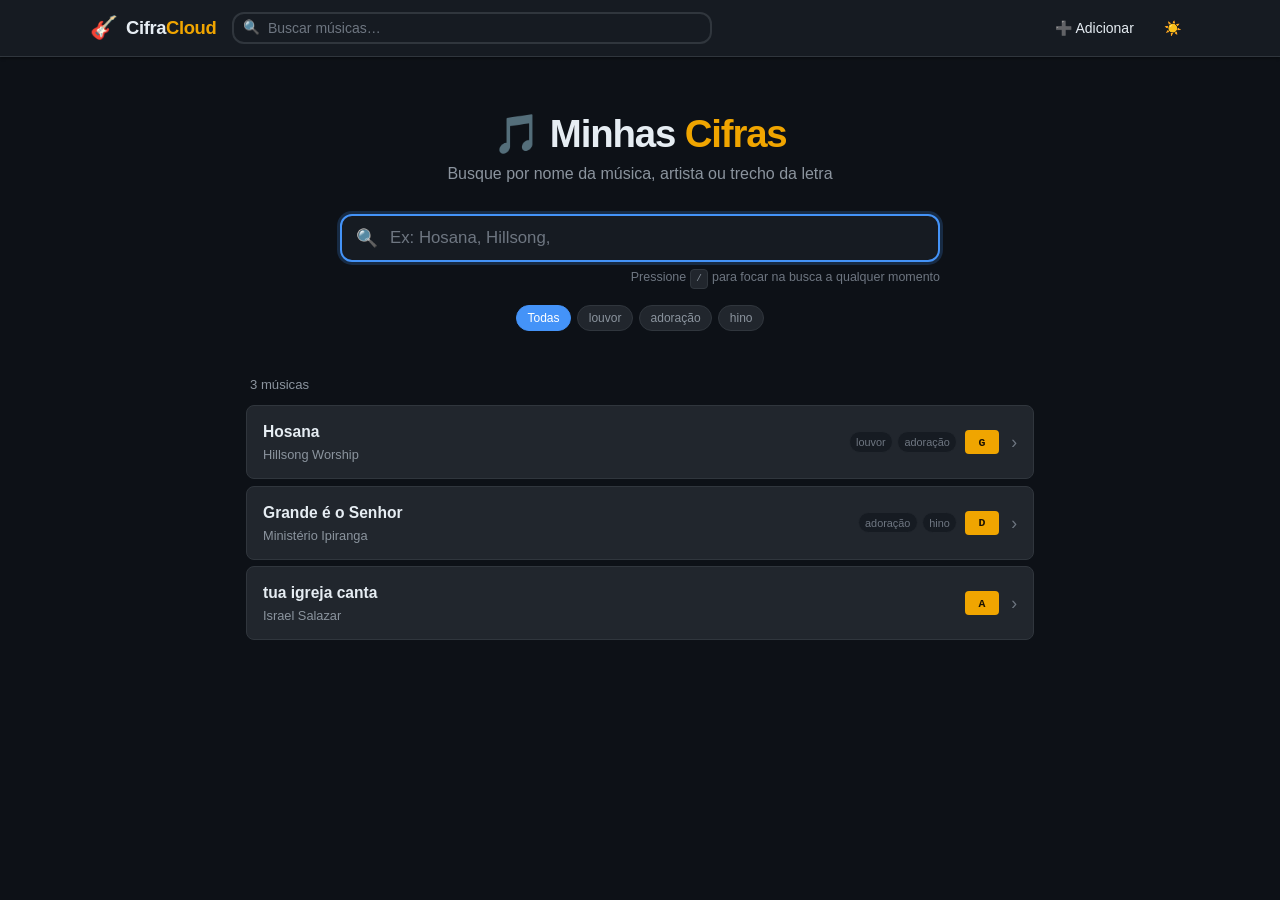
==== index.html @ 82cf7088 "CifraCloud - Minhas Cifras" ====
<!DOCTYPE html>
<html lang="pt-BR" data-theme="dark">
<head>
  <meta charset="UTF-8">
  <meta name="viewport" content="width=device-width, initial-scale=1.0">
  <title>CifraCloud — Minhas Cifras</title>
  <meta name="description" content="Minhas cifras pessoais para tocar na igreja">
  <link rel="stylesheet" href="css/style.css">
  <link rel="icon" href="data:image/svg+xml,<svg xmlns='http://www.w3.org/2000/svg' viewBox='0 0 100 100'><text y='.9em' font-size='90'>🎸</text></svg>">
</head>
<body>

<!-- ====== HEADER ====== -->
<header class="header">
  <div class="header-inner">
    <a class="logo" href="index.html" title="Início">
      <span class="logo-icon">🎸</span>
      <span class="logo-text">Cifra<span>Cloud</span></span>
    </a>

    <!-- Busca no header (tablet/desktop) -->
    <div class="header-search">
      <span class="header-search-icon">🔍</span>
      <input
        type="search"
        id="header-search"
        class="search-input"
        placeholder="Buscar músicas…"
        autocomplete="off"
        spellcheck="false"
      >
    </div>

    <nav class="nav-links">
      <a href="admin.html" class="btn btn-ghost">➕ Adicionar</a>
      <button id="theme-toggle" class="btn btn-icon btn-ghost" title="Alternar tema claro/escuro">🌙</button>
    </nav>
  </div>
</header>

<!-- ====== HERO + BUSCA ====== -->
<main>
  <section class="hero">
    <h1 class="hero-title">🎵 Minhas <span>Cifras</span></h1>
    <p class="hero-subtitle">Busque por nome da música, artista ou trecho da letra</p>

    <div class="search-container">
      <div class="search-wrapper">
        <span class="search-icon">🔍</span>
        <input
          type="search"
          id="search-input"
          class="search-input"
          placeholder="Ex: Hosana, Hillsong, "grace how sweet"…"
          autocomplete="off"
          spellcheck="false"
          autofocus
        >
      </div>
      <div class="search-hint">Pressione <kbd>/</kbd> para focar na busca a qualquer momento</div>
    </div>

    <!-- Filtros por tag (gerados via JS) -->
    <div id="tags-filter" class="tags-filter"></div>
  </section>

  <!-- ====== RESULTADOS ====== -->
  <div id="results-container" class="results-container">
    <div class="initial-state">
      <span class="initial-state-icon">🎼</span>
      <p>Carregando cifras…</p>
    </div>
  </div>
</main>

<script src="js/transpose.js"></script>
<script src="js/render.js"></script>
<script src="js/app.js"></script>
</body>
</html>
---- css/style.css ----
/* ============================================================
   CifraCloud — Estilo Principal
   Tema escuro por padrão, suporte a tema claro via toggle
   ============================================================ */

:root {
  /* Dark theme (padrão) */
  --bg-primary:       #0d1117;
  --bg-secondary:     #161b22;
  --bg-card:          #21262d;
  --bg-card-hover:    #2d333b;
  --text-primary:     #e6edf3;
  --text-secondary:   #8b949e;
  --text-tertiary:    #6e7681;
  --chord-color:      #f0a500;
  --accent:           #4493f8;
  --section-color:    #56d364;
  --border:           #30363d;
  --border-subtle:    #21262d;
  --shadow-sm:        0 1px 3px rgba(0,0,0,.45);
  --shadow-md:        0 4px 12px rgba(0,0,0,.55);
  --radius-sm:        4px;
  --radius-md:        8px;
  --radius-lg:        12px;
  --font-mono: 'Courier New', Consolas, 'Liberation Mono', monospace;
  --font-sans: -apple-system, BlinkMacSystemFont, 'Segoe UI', Roboto, sans-serif;
  --transition: all .2s ease;
}

[data-theme="light"] {
  --bg-primary:       #f6f8fa;
  --bg-secondary:     #ffffff;
  --bg-card:          #ffffff;
  --bg-card-hover:    #f0f2f4;
  --text-primary:     #1f2328;
  --text-secondary:   #57606a;
  --text-tertiary:    #8c959f;
  --chord-color:      #c65a00;
  --accent:           #0969da;
  --section-color:    #1a7f37;
  --border:           #d0d7de;
  --border-subtle:    #eaeef2;
  --shadow-sm:        0 1px 3px rgba(0,0,0,.1);
  --shadow-md:        0 4px 12px rgba(0,0,0,.15);
}

/* ============================================================
   RESET & BASE
   ============================================================ */
*, *::before, *::after { box-sizing: border-box; margin: 0; padding: 0; }

html {
  font-size: 16px;
  scroll-behavior: smooth;
  -webkit-text-size-adjust: 100%;
}

body {
  background: var(--bg-primary);
  color: var(--text-primary);
  font-family: var(--font-sans);
  min-height: 100vh;
  transition: background-color .3s ease, color .3s ease;
  line-height: 1.5;
}

a { color: var(--accent); text-decoration: none; }
a:hover { text-decoration: underline; }

kbd {
  display: inline-flex;
  align-items: center;
  padding: .1rem .35rem;
  background: var(--bg-card);
  border: 1px solid var(--border);
  border-radius: var(--radius-sm);
  font-family: var(--font-mono);
  font-size: .75em;
  color: var(--text-secondary);
}

mark {
  background: rgba(240, 165, 0, .3);
  color: inherit;
  border-radius: 2px;
  padding: 0 1px;
}

/* ============================================================
   HEADER
   ============================================================ */
.header {
  background: var(--bg-secondary);
  border-bottom: 1px solid var(--border);
  padding: 0 1rem;
  position: sticky;
  top: 0;
  z-index: 100;
  box-shadow: var(--shadow-sm);
}

.header-inner {
  max-width: 1100px;
  margin: 0 auto;
  display: flex;
  align-items: center;
  height: 56px;
  gap: 1rem;
}

.logo {
  display: flex;
  align-items: center;
  gap: .5rem;
  text-decoration: none;
  flex-shrink: 0;
}

.logo-icon { font-size: 1.4rem; }

.logo-text {
  font-size: 1.15rem;
  font-weight: 700;
  color: var(--text-primary);
  letter-spacing: -.02em;
}

.logo-text span { color: var(--chord-color); }

/* Header search (visible on tablet+) */
.header-search {
  flex: 1;
  max-width: 480px;
  position: relative;
}

.header-search-icon {
  position: absolute;
  left: .65rem;
  top: 50%;
  transform: translateY(-50%);
  color: var(--text-tertiary);
  font-size: .85rem;
  pointer-events: none;
}

.header-search .search-input {
  padding: .4rem .75rem .4rem 2.1rem;
  font-size: .875rem;
}

.nav-links {
  display: flex;
  align-items: center;
  gap: .4rem;
  margin-left: auto;
}

/* ============================================================
   BUTTONS
   ============================================================ */
.btn {
  display: inline-flex;
  align-items: center;
  justify-content: center;
  gap: .4rem;
  padding: .4rem .8rem;
  border-radius: var(--radius-md);
  border: 1px solid var(--border);
  background: transparent;
  color: var(--text-primary);
  font-size: .875rem;
  font-family: var(--font-sans);
  cursor: pointer;
  transition: var(--transition);
  white-space: nowrap;
  user-select: none;
}

.btn:hover  { background: var(--bg-card-hover); }
.btn:active { opacity: .8; }

.btn-icon {
  padding: .4rem;
  min-width: 36px;
  min-height: 36px;
}

.btn-primary {
  background: var(--accent);
  border-color: var(--accent);
  color: #fff;
}

.btn-primary:hover { opacity: .85; background: var(--accent); }

.btn-ghost { border-color: transparent; }
.btn-ghost:hover { background: var(--bg-card); border-color: var(--border); }

/* ============================================================
   HERO — HOME
   ============================================================ */
.hero {
  padding: 3.5rem 1rem 2rem;
  text-align: center;
}

.hero-title {
  font-size: 2.4rem;
  font-weight: 800;
  margin-bottom: .4rem;
  letter-spacing: -.03em;
  line-height: 1.1;
}

.hero-title span { color: var(--chord-color); }

.hero-subtitle {
  color: var(--text-secondary);
  font-size: 1rem;
  margin-bottom: 1.75rem;
}

/* ============================================================
   SEARCH
   ============================================================ */
.search-container { max-width: 600px; margin: 0 auto; }

.search-wrapper { position: relative; }

.search-input {
  width: 100%;
  padding: .75rem 1rem .75rem 3rem;
  font-size: 1.05rem;
  background: var(--bg-secondary);
  border: 2px solid var(--border);
  border-radius: var(--radius-lg);
  color: var(--text-primary);
  font-family: var(--font-sans);
  outline: none;
  transition: var(--transition);
}

.search-input::placeholder { color: var(--text-tertiary); }

.search-input:focus {
  border-color: var(--accent);
  box-shadow: 0 0 0 3px rgba(68,147,248,.2);
}

[data-theme="light"] .search-input:focus {
  box-shadow: 0 0 0 3px rgba(9,105,218,.15);
}

.search-icon {
  position: absolute;
  left: 1rem;
  top: 50%;
  transform: translateY(-50%);
  font-size: 1.1rem;
  color: var(--text-tertiary);
  pointer-events: none;
}

.search-hint {
  margin-top: .4rem;
  color: var(--text-tertiary);
  font-size: .78rem;
  text-align: right;
}

/* ============================================================
   TAG FILTERS
   ============================================================ */
.tags-filter {
  display: flex;
  flex-wrap: wrap;
  gap: .4rem;
  margin-top: 1rem;
  justify-content: center;
}

.tag {
  display: inline-flex;
  align-items: center;
  padding: .2rem .65rem;
  border-radius: 20px;
  font-size: .75rem;
  font-weight: 500;
  background: var(--bg-card);
  color: var(--text-secondary);
  border: 1px solid var(--border);
  cursor: pointer;
  transition: var(--transition);
  user-select: none;
}

.tag:hover, .tag.active {
  background: var(--accent);
  border-color: var(--accent);
  color: #fff;
}

/* ============================================================
   RESULTS
   ============================================================ */
.results-container {
  max-width: 820px;
  margin: 0 auto;
  padding: .75rem 1rem 3rem;
}

.results-header {
  font-size: .82rem;
  color: var(--text-secondary);
  margin-bottom: .65rem;
  padding: 0 .25rem;
}

.song-list { display: flex; flex-direction: column; gap: .4rem; }

.song-card {
  display: flex;
  align-items: center;
  padding: .875rem 1rem;
  background: var(--bg-card);
  border: 1px solid var(--border);
  border-radius: var(--radius-md);
  cursor: pointer;
  transition: var(--transition);
  text-decoration: none;
  color: inherit;
}

.song-card:hover {
  background: var(--bg-card-hover);
  border-color: var(--accent);
  transform: translateX(3px);
  box-shadow: var(--shadow-sm);
  text-decoration: none;
}

.song-card-content { flex: 1; min-width: 0; }

.song-title {
  font-size: .975rem;
  font-weight: 600;
  color: var(--text-primary);
  white-space: nowrap;
  overflow: hidden;
  text-overflow: ellipsis;
}

.song-artist {
  font-size: .8rem;
  color: var(--text-secondary);
  margin-top: .1rem;
  white-space: nowrap;
  overflow: hidden;
  text-overflow: ellipsis;
}

.song-meta {
  display: flex;
  align-items: center;
  gap: .5rem;
  flex-shrink: 0;
  margin-left: 1rem;
}

.key-badge {
  display: inline-flex;
  align-items: center;
  justify-content: center;
  min-width: 34px;
  padding: .2rem .45rem;
  background: var(--chord-color);
  color: #1a1100;
  border-radius: var(--radius-sm);
  font-size: .72rem;
  font-weight: 800;
  font-family: var(--font-mono);
  letter-spacing: .03em;
}

.song-tags-list { display: flex; gap: .25rem; }

.song-tag {
  font-size: .68rem;
  padding: .1rem .4rem;
  border-radius: 20px;
  background: var(--bg-secondary);
  color: var(--text-tertiary);
  border: 1px solid var(--border-subtle);
}

.arrow-icon { color: var(--text-tertiary); font-size: 1.1rem; margin-left: .25rem; }

/* ============================================================
   EMPTY / INITIAL STATES
   ============================================================ */
.empty-state, .initial-state {
  text-align: center;
  padding: 3rem 1rem;
  color: var(--text-secondary);
}

.empty-state-icon, .initial-state-icon {
  font-size: 3.5rem;
  margin-bottom: 1rem;
  display: block;
}

.empty-state h3 { font-size: 1.1rem; margin-bottom: .4rem; color: var(--text-primary); }
.empty-state p  { font-size: .9rem; }

/* ============================================================
   CIFRA PAGE
   ============================================================ */
.page-content {
  max-width: 900px;
  margin: 0 auto;
  padding: 1.5rem 1rem 5rem;
}

.back-btn {
  display: inline-flex;
  align-items: center;
  gap: .35rem;
  color: var(--text-secondary);
  font-size: .875rem;
  margin-bottom: 1.25rem;
  cursor: pointer;
  text-decoration: none;
  transition: var(--transition);
  border: none;
  background: none;
  padding: 0;
  font-family: var(--font-sans);
}

.back-btn:hover { color: var(--text-primary); text-decoration: none; }

.cifra-header {
  margin-bottom: 1.25rem;
  padding-bottom: 1rem;
  border-bottom: 1px solid var(--border);
}

.cifra-song-title {
  font-size: 1.75rem;
  font-weight: 800;
  letter-spacing: -.02em;
  line-height: 1.15;
  margin-bottom: .2rem;
}

.cifra-song-artist {
  color: var(--text-secondary);
  font-size: .95rem;
  margin-bottom: .7rem;
}

.cifra-song-meta { display: flex; align-items: center; flex-wrap: wrap; gap: .6rem; }

.meta-chip {
  display: inline-flex;
  align-items: center;
  gap: .3rem;
  padding: .25rem .6rem;
  background: var(--bg-card);
  border: 1px solid var(--border);
  border-radius: var(--radius-sm);
  font-size: .8rem;
  color: var(--text-secondary);
}

.meta-chip strong { color: var(--text-primary); }

.meta-chip.key-chip strong {
  color: var(--chord-color);
  font-family: var(--font-mono);
  font-size: .9rem;
}

/* ============================================================
   TRANSPOSE BAR
   ============================================================ */
.transpose-bar {
  display: flex;
  align-items: center;
  gap: .5rem;
  padding: .65rem 1rem;
  background: var(--bg-card);
  border: 1px solid var(--border);
  border-radius: var(--radius-md);
  margin-bottom: 1.5rem;
  flex-wrap: wrap;
  box-shadow: var(--shadow-sm);
}

.transpose-label {
  font-size: .82rem;
  color: var(--text-secondary);
  font-weight: 600;
}

.transpose-btn {
  display: inline-flex;
  align-items: center;
  justify-content: center;
  width: 34px;
  height: 34px;
  border-radius: var(--radius-sm);
  border: 1px solid var(--border);
  background: var(--bg-secondary);
  color: var(--text-primary);
  font-size: 1.05rem;
  font-weight: bold;
  cursor: pointer;
  transition: var(--transition);
  user-select: none;
  font-family: var(--font-sans);
  flex-shrink: 0;
}

.transpose-btn:hover {
  background: var(--accent);
  border-color: var(--accent);
  color: #fff;
}

.transpose-display {
  display: inline-flex;
  align-items: center;
  gap: .4rem;
  padding: .25rem .85rem;
  background: var(--bg-secondary);
  border: 1px solid var(--border);
  border-radius: 20px;
  flex-shrink: 0;
}

.transpose-key {
  font-size: 1.05rem;
  font-weight: 800;
  color: var(--chord-color);
  font-family: var(--font-mono);
  min-width: 2ch;
  text-align: center;
}

.transpose-semitones { font-size: .72rem; color: var(--text-secondary); }

.transpose-reset {
  font-size: .75rem;
  color: var(--text-tertiary);
  cursor: pointer;
  background: none;
  border: none;
  padding: .2rem .45rem;
  border-radius: var(--radius-sm);
  font-family: var(--font-sans);
  transition: var(--transition);
}

.transpose-reset:hover { color: var(--text-primary); background: var(--bg-secondary); }

.font-controls {
  display: flex;
  align-items: center;
  gap: .25rem;
  margin-left: auto;
}

.font-control-btn {
  display: inline-flex;
  align-items: center;
  justify-content: center;
  width: 30px;
  height: 30px;
  border-radius: var(--radius-sm);
  border: 1px solid var(--border);
  background: var(--bg-secondary);
  color: var(--text-secondary);
  font-size: .8rem;
  font-weight: 600;
  cursor: pointer;
  transition: var(--transition);
  font-family: var(--font-sans);
}

.font-control-btn:hover { background: var(--bg-card-hover); color: var(--text-primary); }

/* ============================================================
   CIFRA DISPLAY — CORE
   ============================================================ */
.cifra-display {
  font-size: 1rem;
  line-height: 1;
  /* font-size is overridden by JS for zoom */
}

.cifra-row {
  display: flex;
  flex-wrap: wrap;
  align-items: flex-start;
  /* small gap between logical lines */
  margin-bottom: .05em;
}

.chord-group {
  display: inline-flex;
  flex-direction: column;
  align-items: flex-start;
  /* preserve spaces */
  white-space: pre;
}

/* The chord label above the lyric */
.chord {
  color: var(--chord-color);
  font-family: var(--font-mono);
  font-weight: 700;
  font-size: .88em;
  min-height: 1.55em;   /* always reserve space even when empty */
  line-height: 1.35;
  letter-spacing: .02em;
  padding-right: .15em; /* visual gap so adjacent chords don't collide */
}

/* The lyric text below the chord */
.lyric {
  font-family: var(--font-mono);
  font-size: 1em;
  line-height: 1.75;
  white-space: pre;
  color: var(--text-primary);
}

/* Pure lyric line (no chords on this line) */
.cifra-lyric-only {
  font-family: var(--font-mono);
  font-size: 1em;
  line-height: 1.75;
  color: var(--text-primary);
  white-space: pre-wrap;
}

/* Section markers: Verso, Refrão, Ponte… */
.cifra-section {
  display: inline-block;
  font-size: .78em;
  font-weight: 700;
  color: var(--section-color);
  text-transform: uppercase;
  letter-spacing: .08em;
  margin: 1.3em 0 .35em;
  padding: .2em .6em;
  border-left: 3px solid var(--section-color);
  background: rgba(86,211,100,.07);
  border-radius: 0 var(--radius-sm) var(--radius-sm) 0;
}

[data-theme="light"] .cifra-section {
  background: rgba(26,127,55,.07);
}

/* Empty line spacer */
.cifra-empty { display: block; height: .65rem; }

/* ============================================================
   ADMIN PAGE
   ============================================================ */
.admin-container {
  max-width: 1200px;
  margin: 0 auto;
  padding: 1.5rem 1rem 5rem;
}

.admin-title { font-size: 1.45rem; font-weight: 700; margin-bottom: .2rem; }

.admin-subtitle { color: var(--text-secondary); font-size: .875rem; margin-bottom: 1.75rem; }

.admin-grid {
  display: grid;
  grid-template-columns: 1fr 1fr;
  gap: 1.25rem;
  align-items: start;
}

.admin-panel {
  background: var(--bg-card);
  border: 1px solid var(--border);
  border-radius: var(--radius-lg);
  overflow: hidden;
}

.admin-panel-header {
  padding: .8rem 1rem;
  background: var(--bg-secondary);
  border-bottom: 1px solid var(--border);
  font-weight: 600;
  font-size: .875rem;
  display: flex;
  align-items: center;
  gap: .4rem;
}

.admin-panel-body { padding: 1rem; }

.form-group { margin-bottom: .8rem; }

.form-label {
  display: block;
  font-size: .75rem;
  font-weight: 600;
  color: var(--text-secondary);
  margin-bottom: .3rem;
  text-transform: uppercase;
  letter-spacing: .04em;
}

.form-input {
  width: 100%;
  padding: .5rem .75rem;
  background: var(--bg-secondary);
  border: 1px solid var(--border);
  border-radius: var(--radius-sm);
  color: var(--text-primary);
  font-size: .9rem;
  font-family: var(--font-sans);
  outline: none;
  transition: var(--transition);
  appearance: none;
}

.form-input:focus {
  border-color: var(--accent);
  box-shadow: 0 0 0 2px rgba(68,147,248,.2);
}

.form-input-mono { font-family: var(--font-mono); font-size: .85rem; }

textarea.form-input { resize: vertical; min-height: 160px; line-height: 1.5; }

.paste-area { min-height: 220px; }

.form-row { display: grid; grid-template-columns: 1fr 1fr; gap: .75rem; }

.form-note { font-size: .72rem; color: var(--text-tertiary); margin-top: .25rem; display: block; line-height: 1.4; }

.form-actions { display: flex; gap: .5rem; margin-top: .75rem; flex-wrap: wrap; }

/* Output */
.output-section { margin-top: 1.25rem; }

.output-header {
  display: flex;
  align-items: center;
  justify-content: space-between;
  margin-bottom: .4rem;
}

.output-label {
  font-size: .75rem;
  font-weight: 600;
  color: var(--text-secondary);
  text-transform: uppercase;
  letter-spacing: .04em;
}

.json-output {
  background: var(--bg-primary);
  border: 1px solid var(--border);
  border-radius: var(--radius-sm);
  padding: .75rem;
  font-family: var(--font-mono);
  font-size: .72rem;
  color: var(--text-secondary);
  white-space: pre;
  overflow-x: auto;
  max-height: 180px;
  overflow-y: auto;
  line-height: 1.5;
}

.instructions-box {
  margin-top: 1rem;
  padding: .75rem 1rem;
  background: var(--bg-secondary);
  border-radius: var(--radius-sm);
  font-size: .8rem;
  color: var(--text-secondary);
  border: 1px solid var(--border);
  line-height: 1.65;
}

.instructions-box strong { color: var(--text-primary); }
.instructions-box ol { margin-top: .4rem; padding-left: 1.2rem; }

/* Preview panel */
.preview-panel { padding: 1rem; }
.preview-title { font-size: 1.3rem; font-weight: 700; margin-bottom: .15rem; }
.preview-artist { color: var(--text-secondary); font-size: .9rem; margin-bottom: .75rem; }
.preview-key-chip { display: inline-flex; margin-bottom: 1rem; }

/* ============================================================
   TOAST
   ============================================================ */
.toast-container {
  position: fixed;
  bottom: 1.5rem;
  right: 1.5rem;
  z-index: 9999;
  display: flex;
  flex-direction: column;
  gap: .4rem;
}

.toast {
  padding: .6rem 1rem;
  background: var(--bg-card);
  border: 1px solid var(--border);
  border-radius: var(--radius-md);
  box-shadow: var(--shadow-md);
  font-size: .875rem;
  display: flex;
  align-items: center;
  gap: .5rem;
  animation: toastIn .2s ease;
  max-width: 300px;
}

.toast.success { border-color: #56d364; background: rgba(86,211,100,.1); }
.toast.error   { border-color: #f85149; background: rgba(248,81,73,.1); }
.toast.info    { border-color: var(--accent); background: rgba(68,147,248,.1); }

@keyframes toastIn  { from { transform: translateX(110%); opacity: 0; } to { transform: none; opacity: 1; } }
@keyframes toastOut { from { opacity: 1; } to { opacity: 0; transform: translateY(.5rem); } }

/* ============================================================
   LOADING
   ============================================================ */
.loading { display: flex; justify-content: center; padding: 3rem; }

.spinner {
  width: 28px;
  height: 28px;
  border: 3px solid var(--border);
  border-top-color: var(--accent);
  border-radius: 50%;
  animation: spin .75s linear infinite;
}

@keyframes spin { to { transform: rotate(360deg); } }

/* ============================================================
   SCROLLBAR
   ============================================================ */
::-webkit-scrollbar { width: 6px; height: 6px; }
::-webkit-scrollbar-track { background: transparent; }
::-webkit-scrollbar-thumb { background: var(--border); border-radius: 3px; }
::-webkit-scrollbar-thumb:hover { background: var(--text-tertiary); }

/* ============================================================
   RESPONSIVE
   ============================================================ */
@media (max-width: 768px) {
  .admin-grid { grid-template-columns: 1fr; }
  .header-search { display: none; }
}

@media (max-width: 640px) {
  .hero-title    { font-size: 1.75rem; }
  .hero          { padding: 2rem 1rem 1rem; }
  .song-tags-list { display: none; }
  .cifra-song-title { font-size: 1.35rem; }
  .transpose-bar { gap: .35rem; }
  .logo-text     { display: none; }
  .font-controls { display: none; }
  .form-row      { grid-template-columns: 1fr; }
}
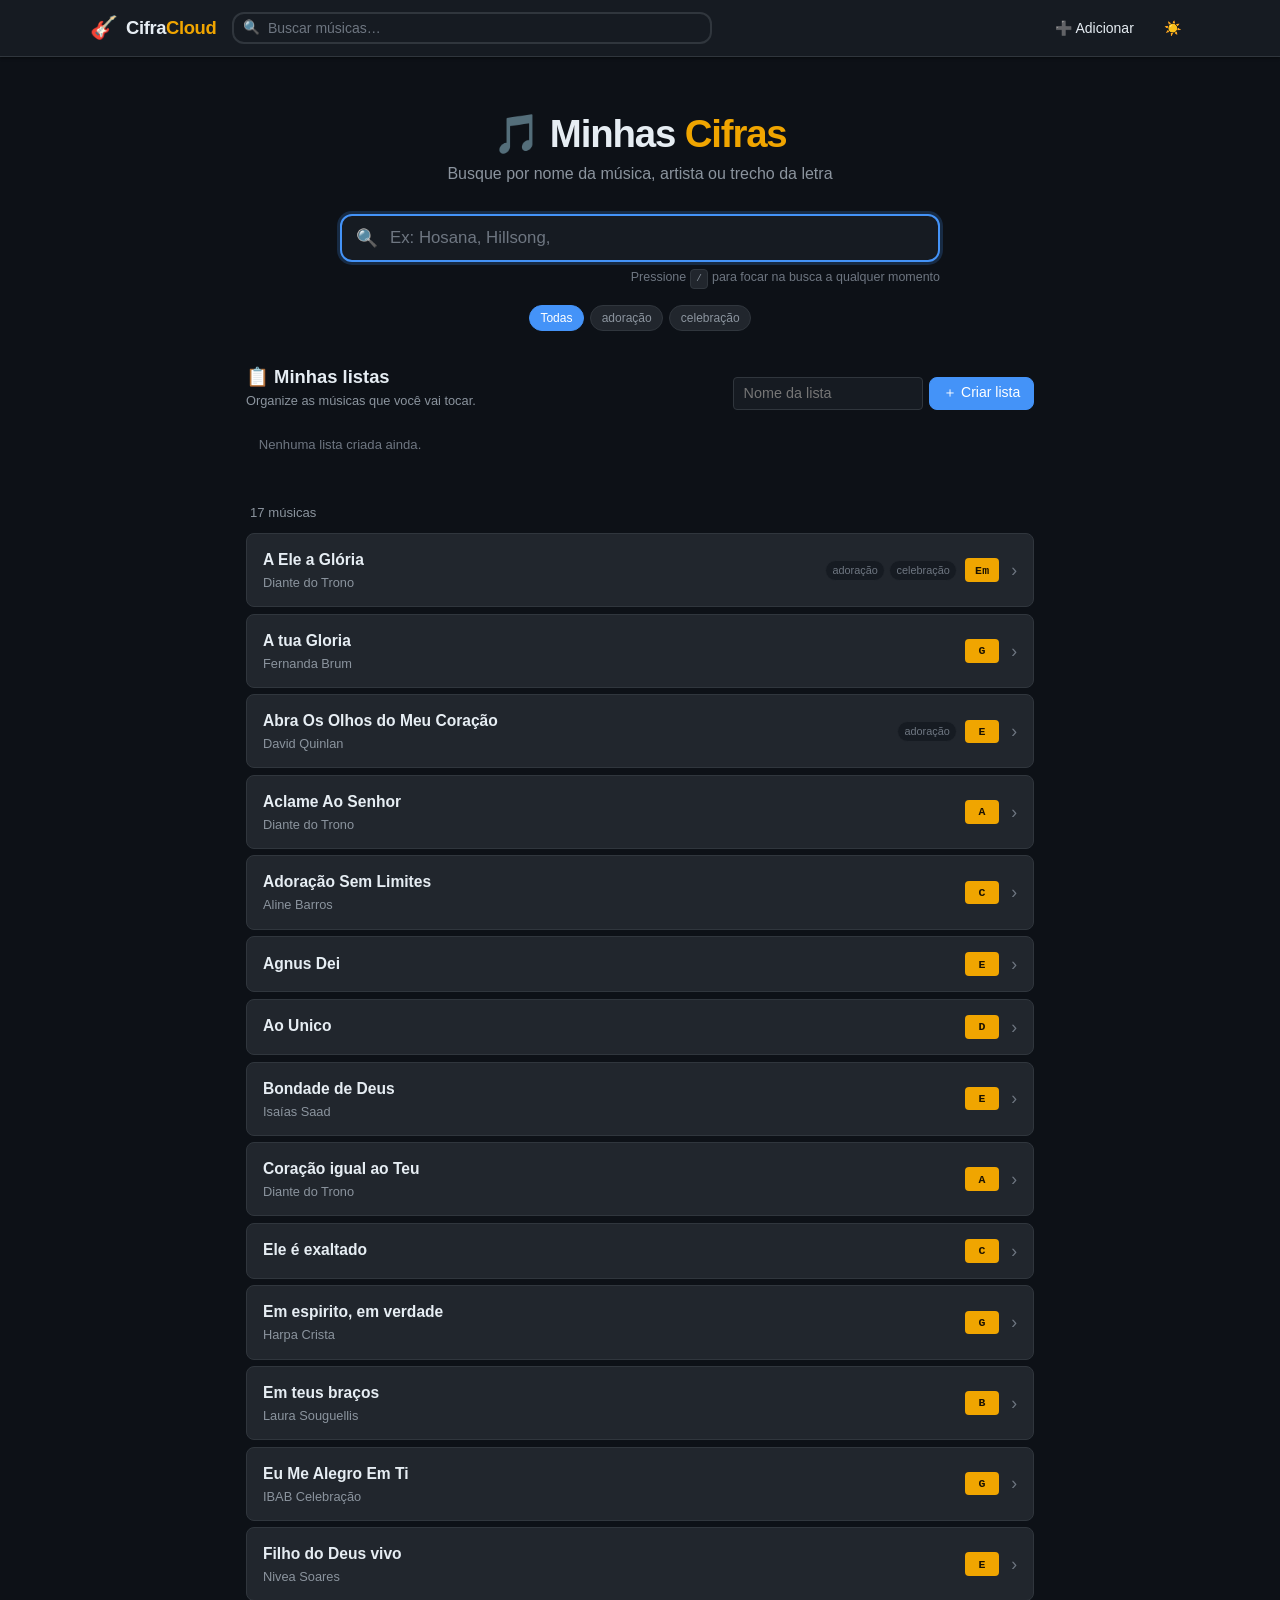
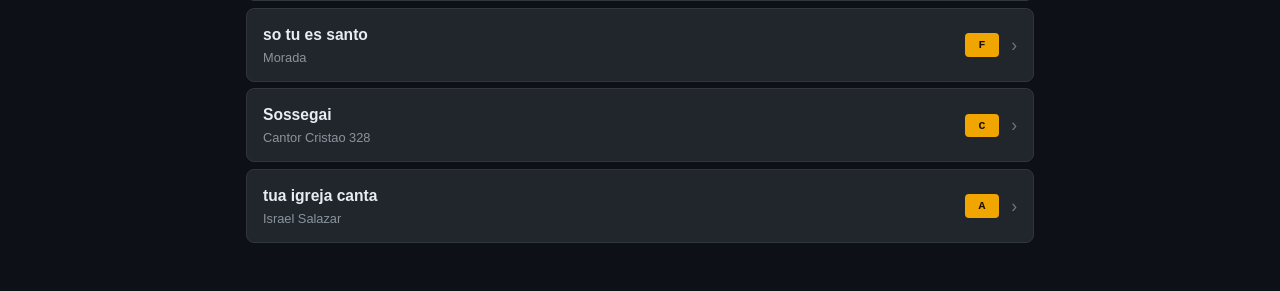
==== commit b5d4d4e3: "Adicionar listas personalizadas de musicas" ====
--- a/index.html
+++ b/index.html
@@ -64,6 +64,21 @@
     <div id="tags-filter" class="tags-filter"></div>
   </section>
 
+  <!-- ====== LISTAS PERSONALIZADAS ====== -->
+  <section class="playlist-manager" aria-labelledby="playlist-manager-title">
+    <div class="playlist-manager-heading">
+      <div>
+        <h2 id="playlist-manager-title">📋 Minhas listas</h2>
+        <p>Organize as músicas que você vai tocar.</p>
+      </div>
+      <form id="create-playlist-form" class="playlist-create-form">
+        <input id="playlist-name-input" class="form-input" type="text" maxlength="60" placeholder="Nome da lista" aria-label="Nome da lista">
+        <button class="btn btn-primary" type="submit">＋ Criar lista</button>
+      </form>
+    </div>
+    <div id="playlists-container"></div>
+  </section>
+
   <!-- ====== RESULTADOS ====== -->
   <div id="results-container" class="results-container">
     <div class="initial-state">
--- a/css/style.css
+++ b/css/style.css
@@ -302,6 +302,46 @@
 }
 
 /* ============================================================
+   PLAYLIST MANAGER
+   ============================================================ */
+.playlist-manager {
+  max-width: 820px;
+  margin: 0 auto;
+  padding: 0 1rem 1.5rem;
+}
+
+.playlist-manager-heading {
+  display: flex;
+  align-items: end;
+  justify-content: space-between;
+  gap: 1rem;
+  margin-bottom: .75rem;
+}
+
+.playlist-manager-heading h2 { font-size: 1.15rem; }
+.playlist-manager-heading p { color: var(--text-secondary); font-size: .8rem; }
+.playlist-create-form { display: flex; gap: .4rem; }
+.playlist-create-form .form-input { width: 190px; padding: .4rem .6rem; }
+.playlist-card { background: var(--bg-card); border: 1px solid var(--border); border-radius: var(--radius-md); margin-bottom: .65rem; overflow: hidden; }
+.playlist-card-header { display: flex; align-items: center; justify-content: space-between; gap: .75rem; padding: .7rem .85rem; background: var(--bg-secondary); border-bottom: 1px solid var(--border); }
+.playlist-card-header h3 { font-size: .95rem; }
+.playlist-card-header span { color: var(--text-tertiary); font-size: .72rem; }
+.playlist-delete, .playlist-remove-song { border: 0; background: none; color: var(--text-tertiary); cursor: pointer; font: inherit; font-size: .75rem; }
+.playlist-delete:hover, .playlist-remove-song:hover { color: #f85149; }
+.playlist-add-row { display: flex; gap: .5rem; padding: .7rem .85rem; border-bottom: 1px solid var(--border-subtle); }
+.playlist-song-select { flex: 1; min-width: 0; padding: .4rem .6rem; }
+.playlist-song-row { display: flex; align-items: center; gap: .65rem; padding: .55rem .85rem; border-bottom: 1px solid var(--border-subtle); }
+.playlist-song-row:last-child { border-bottom: 0; }
+.playlist-song-number { width: 1.2rem; color: var(--chord-color); font-family: var(--font-mono); font-size: .8rem; }
+.playlist-song-info { flex: 1; min-width: 0; }
+.playlist-song-link { color: var(--text-primary); text-decoration: none; }
+.playlist-song-link:hover { color: var(--accent); text-decoration: none; }
+.playlist-song-info strong, .playlist-song-info small { display: block; overflow: hidden; text-overflow: ellipsis; white-space: nowrap; }
+.playlist-song-info strong { font-size: .85rem; }
+.playlist-song-info small { color: var(--text-secondary); font-size: .72rem; }
+.playlists-empty, .playlist-no-songs { color: var(--text-tertiary); font-size: .82rem; padding: .8rem; }
+
+/* ============================================================
    RESULTS
    ============================================================ */
 .results-container {
@@ -414,6 +454,13 @@
 .empty-state h3 { font-size: 1.1rem; margin-bottom: .4rem; color: var(--text-primary); }
 .empty-state p  { font-size: .9rem; }
 
+@media (max-width: 680px) {
+  .playlist-manager-heading { align-items: stretch; flex-direction: column; }
+  .playlist-create-form .form-input { flex: 1; width: auto; }
+  .playlist-add-row { align-items: stretch; flex-direction: column; }
+  .playlist-card-header { align-items: flex-start; }
+}
+
 /* ============================================================
    CIFRA PAGE
    ============================================================ */
@@ -597,54 +644,54 @@
    ============================================================ */
 .cifra-display {
   font-size: 1rem;
-  line-height: 1;
-  /* font-size is overridden by JS for zoom */
+  line-height: 0.9;
 }
 
 .cifra-row {
   display: flex;
   flex-wrap: wrap;
-  align-items: flex-start;
-  /* small gap between logical lines */
-  margin-bottom: .05em;
+  align-items: flex-start; /* todos os acordes alinhados no topo na linha de acordes */
+  margin-bottom: 0.25em; /* espaçamento compacto entre estrofes/frases */
 }
 
 .chord-group {
   display: inline-flex;
   flex-direction: column;
   align-items: flex-start;
-  /* preserve spaces */
   white-space: pre;
 }
 
-/* The chord label above the lyric */
+/* O acorde acima da letra */
 .chord {
   color: var(--chord-color);
   font-family: var(--font-mono);
   font-weight: 700;
   font-size: .88em;
-  min-height: 1.55em;   /* always reserve space even when empty */
-  line-height: 1.35;
+  min-height: 1.05em;
+  line-height: 0.9;
   letter-spacing: .02em;
-  padding-right: .15em; /* visual gap so adjacent chords don't collide */
-}
-
-/* The lyric text below the chord */
+  padding-right: .12em;
+  margin-bottom: 1px; /* acorde bem próximo da letra */
+}
+
+/* A letra abaixo do acorde */
 .lyric {
   font-family: var(--font-mono);
   font-size: 1em;
-  line-height: 1.75;
+  line-height: 0.9;
+  min-height: 1.1em; /* mantém a altura da linha de letra mesmo vazia */
   white-space: pre;
   color: var(--text-primary);
 }
 
-/* Pure lyric line (no chords on this line) */
+/* Linha de letra pura (sem acordes) */
 .cifra-lyric-only {
   font-family: var(--font-mono);
   font-size: 1em;
-  line-height: 1.75;
+  line-height: 0.9;
   color: var(--text-primary);
   white-space: pre-wrap;
+  margin-bottom: 0.25em;
 }
 
 /* Section markers: Verso, Refrão, Ponte… */
